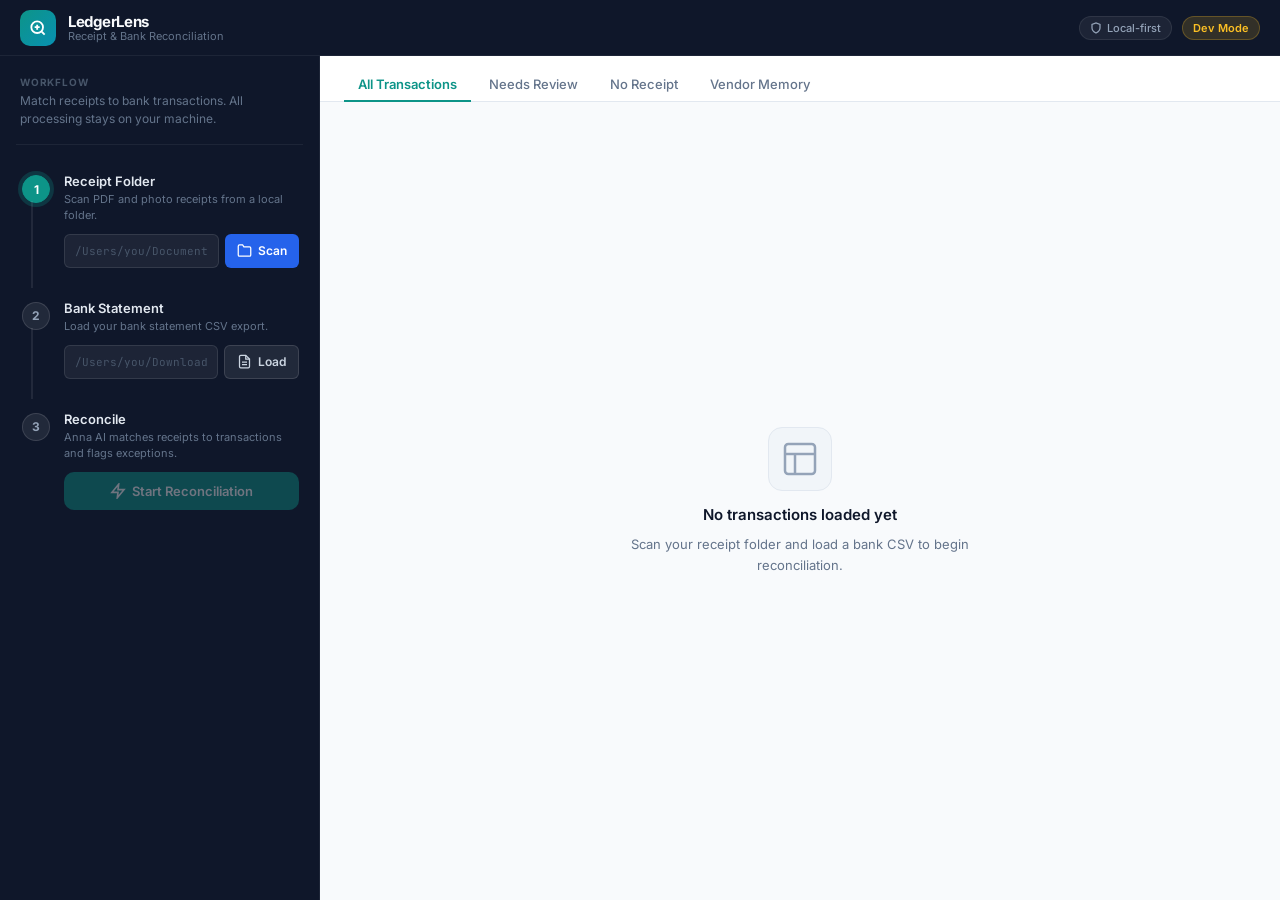
==== ui/index.html @ 2321c87e "LedgerLens v0.2.0 — PDF demo + binary packaging - AI seam fixes: content-block parsing, parseNominal" ====
<!DOCTYPE html>
<html lang="en">
<head>
  <meta charset="UTF-8" />
  <meta name="viewport" content="width=device-width, initial-scale=1.0" />
  <title>LedgerLens — Receipt & Bank Statement Reconciliation</title>
  <link rel="preconnect" href="https://fonts.googleapis.com" />
  <link rel="preconnect" href="https://fonts.gstatic.com" crossorigin />
  <link href="https://fonts.googleapis.com/css2?family=Inter:wght@400;500;600;700&family=JetBrains+Mono:wght@500;600&display=swap" rel="stylesheet" />
  <link rel="stylesheet" href="styles.css" />
</head>
<body>
  <!-- Top bar — inspirasi Mercury / Ramp: institutional, clean -->
  <header class="topbar">
    <div class="topbar-brand">
      <div class="logo-mark" aria-hidden="true">
        <svg width="20" height="20" viewBox="0 0 24 24" fill="none" stroke="currentColor" stroke-width="2.2">
          <circle cx="11" cy="11" r="7"/>
          <path d="M20 20l-3.5-3.5"/>
          <path d="M8 11h6M11 8v6"/>
        </svg>
      </div>
      <div>
        <h1 class="brand-name">LedgerLens</h1>
        <p class="brand-tagline">Receipt &amp; Bank Reconciliation</p>
      </div>
    </div>
    <div class="topbar-actions">
      <span class="trust-chip">
        <svg width="12" height="12" viewBox="0 0 24 24" fill="none" stroke="currentColor" stroke-width="2.5"><path d="M12 22s8-4 8-10V5l-8-3-8 3v7c0 6 8 10 8 10z"/></svg>
        Local-first
      </span>
      <span id="status-koneksi" class="badge badge-menunggu">Connecting…</span>
    </div>
  </header>

  <div class="shell">

    <!-- Sidebar workflow — inspirasi Finzo reconciliation workspace -->
    <aside class="sidebar">

      <div class="sidebar-intro">
        <p class="sidebar-label">Workflow</p>
        <p class="sidebar-hint">Match receipts to bank transactions. All processing stays on your machine.</p>
      </div>

      <ol class="stepper">

        <!-- Step 1 -->
        <li class="step" id="langkah-folder">
          <div class="step-indicator">
            <span class="step-num">1</span>
          </div>
          <div class="step-body">
            <h2 class="step-title">Receipt Folder</h2>
            <p class="step-desc">Scan PDF and photo receipts from a local folder.</p>

            <div class="field-row">
              <input
                type="text"
                id="input-path-folder"
                class="input-text"
                placeholder="/Users/you/Documents/Receipts"
                spellcheck="false"
              />
              <button id="tombol-scan-folder" class="btn btn-primary btn-icon" type="button" title="Scan folder">
                <svg width="15" height="15" viewBox="0 0 24 24" fill="none" stroke="currentColor" stroke-width="2"><path d="M22 19a2 2 0 01-2 2H4a2 2 0 01-2-2V5a2 2 0 012-2h5l2 3h9a2 2 0 012 2z"/></svg>
                Scan
              </button>
            </div>

            <div id="hasil-scan-folder" class="result-chip tersembunyi">
              <div class="chip-grid">
                <div class="chip-stat">
                  <span class="chip-value" id="jumlah-struk">—</span>
                  <span class="chip-label">Receipts</span>
                </div>
                <div class="chip-stat">
                  <span class="chip-value" id="jumlah-csv">—</span>
                  <span class="chip-label">CSV</span>
                </div>
                <div class="chip-stat">
                  <span class="chip-value" id="ukuran-total">—</span>
                  <span class="chip-label">KB</span>
                </div>
              </div>
              <div id="peringatan-folder" class="alert alert-warn tersembunyi"></div>
            </div>
          </div>
        </li>

        <!-- Step 2 -->
        <li class="step" id="langkah-csv">
          <div class="step-indicator">
            <span class="step-num">2</span>
          </div>
          <div class="step-body">
            <h2 class="step-title">Bank Statement</h2>
            <p class="step-desc">Load your bank statement CSV export.</p>

            <div class="field-row">
              <input
                type="text"
                id="input-path-csv"
                class="input-text"
                placeholder="/Users/you/Downloads/statement.csv"
                spellcheck="false"
              />
              <button id="tombol-muat-csv" class="btn btn-secondary btn-icon" type="button" title="Load CSV">
                <svg width="15" height="15" viewBox="0 0 24 24" fill="none" stroke="currentColor" stroke-width="2"><path d="M14 2H6a2 2 0 00-2 2v16a2 2 0 002 2h12a2 2 0 002-2V8z"/><polyline points="14 2 14 8 20 8"/><line x1="16" y1="13" x2="8" y2="13"/><line x1="16" y1="17" x2="8" y2="17"/></svg>
                Load
              </button>
            </div>

            <div id="hasil-muat-csv" class="result-chip tersembunyi">
              <div class="chip-grid chip-grid-2">
                <div class="chip-stat">
                  <span class="chip-value" id="jumlah-transaksi-bank">—</span>
                  <span class="chip-label">Transactions</span>
                </div>
                <div class="chip-stat">
                  <span class="chip-value chip-value-mono" id="total-debit">—</span>
                  <span class="chip-label">Total Debit</span>
                </div>
              </div>
            </div>
          </div>
        </li>

        <!-- Step 3 -->
        <li class="step" id="langkah-rekonsiliasi">
          <div class="step-indicator">
            <span class="step-num">3</span>
          </div>
          <div class="step-body">
            <h2 class="step-title">Reconcile</h2>
            <p class="step-desc">Anna AI matches receipts to transactions and flags exceptions.</p>

            <button id="tombol-mulai-rekonsiliasi" class="btn btn-accent btn-block" type="button" disabled>
              <svg width="16" height="16" viewBox="0 0 24 24" fill="none" stroke="currentColor" stroke-width="2.5"><polygon points="13 2 3 14 12 14 11 22 21 10 12 10 13 2"/></svg>
              Start Reconciliation
            </button>

            <div id="progres-rekonsiliasi" class="progress-block tersembunyi">
              <p class="progress-label" id="label-progres">Processing…</p>
              <div class="progress-track">
                <div class="progress-fill" id="isi-progres"></div>
              </div>
            </div>
          </div>
        </li>

      </ol>
    </aside>

    <!-- Main workspace — KPI strip + tabs (Ramp-style summary-first) -->
    <main class="workspace">

      <!-- KPI metrics — muncul setelah rekonsiliasi -->
      <section id="panel-statistik" class="metrics-strip tersembunyi">
        <div class="metrics-header">
          <div>
            <h2 class="metrics-title">Reconciliation Summary</h2>
            <p class="metrics-sub">Exception-based review — focus on what needs attention.</p>
          </div>
          <button
            id="tombol-kirim-chat"
            class="btn btn-ghost btn-icon"
            type="button"
            onclick="kirimRingkasanKeChat()"
          >
            <svg width="15" height="15" viewBox="0 0 24 24" fill="none" stroke="currentColor" stroke-width="2"><path d="M21 15a2 2 0 01-2 2H7l-4 4V5a2 2 0 012-2h14a2 2 0 012 2z"/></svg>
            Send Report to Chat
          </button>
        </div>

        <div class="metrics-grid">
          <article class="metric-card metric-matched">
            <div class="metric-icon">
              <svg width="18" height="18" viewBox="0 0 24 24" fill="none" stroke="currentColor" stroke-width="2.5"><polyline points="20 6 9 17 4 12"/></svg>
            </div>
            <div class="metric-body">
              <span class="metric-value" id="stat-cocok">0</span>
              <span class="metric-label">Matched</span>
            </div>
          </article>
          <article class="metric-card metric-no-receipt">
            <div class="metric-icon">
              <svg width="18" height="18" viewBox="0 0 24 24" fill="none" stroke="currentColor" stroke-width="2.5"><path d="M10.29 3.86L1.82 18a2 2 0 001.71 3h16.94a2 2 0 001.71-3L13.71 3.86a2 2 0 00-3.42 0z"/><line x1="12" y1="9" x2="12" y2="13"/><line x1="12" y1="17" x2="12.01" y2="17"/></svg>
            </div>
            <div class="metric-body">
              <span class="metric-value" id="stat-tanpa-struk">0</span>
              <span class="metric-label">No Receipt</span>
            </div>
          </article>
          <article class="metric-card metric-review">
            <div class="metric-icon">
              <svg width="18" height="18" viewBox="0 0 24 24" fill="none" stroke="currentColor" stroke-width="2.5"><circle cx="11" cy="11" r="8"/><line x1="21" y1="21" x2="16.65" y2="16.65"/></svg>
            </div>
            <div class="metric-body">
              <span class="metric-value" id="stat-ambigu">0</span>
              <span class="metric-label">Needs Review</span>
            </div>
          </article>
          <article class="metric-card metric-mismatch">
            <div class="metric-icon">
              <svg width="18" height="18" viewBox="0 0 24 24" fill="none" stroke="currentColor" stroke-width="2.5"><circle cx="12" cy="12" r="10"/><line x1="15" y1="9" x2="9" y2="15"/><line x1="9" y1="9" x2="15" y2="15"/></svg>
            </div>
            <div class="metric-body">
              <span class="metric-value" id="stat-mismatch">0</span>
              <span class="metric-label">Mismatch</span>
            </div>
          </article>
        </div>

        <div id="banner-risiko" class="alert alert-danger tersembunyi">
          <svg width="16" height="16" viewBox="0 0 24 24" fill="none" stroke="currentColor" stroke-width="2"><path d="M10.29 3.86L1.82 18a2 2 0 001.71 3h16.94a2 2 0 001.71-3L13.71 3.86a2 2 0 00-3.42 0z"/><line x1="12" y1="9" x2="12" y2="13"/><line x1="12" y1="17" x2="12.01" y2="17"/></svg>
          <span id="teks-risiko"></span>
        </div>
      </section>

      <!-- Tab panels -->
      <section class="workspace-body">

        <nav class="tab-nav" role="tablist">
          <button class="tab-tombol aktif" data-tab="semua" role="tab">All Transactions</button>
          <button class="tab-tombol" data-tab="perlu-review" role="tab">
            Needs Review
            <span class="badge-tab tersembunyi" id="badge-review">0</span>
          </button>
          <button class="tab-tombol" data-tab="tanpa-struk" role="tab">No Receipt</button>
          <button class="tab-tombol" data-tab="memori-vendor" role="tab">Vendor Memory</button>
        </nav>

        <!-- Tab: All Transactions -->
        <div class="konten-tab aktif" id="tab-semua">
          <div id="placeholder-tabel" class="empty-state">
            <div class="empty-icon">
              <svg width="40" height="40" viewBox="0 0 24 24" fill="none" stroke="currentColor" stroke-width="1.5"><rect x="3" y="3" width="18" height="18" rx="2"/><line x1="3" y1="9" x2="21" y2="9"/><line x1="9" y1="21" x2="9" y2="9"/></svg>
            </div>
            <p class="empty-title">No transactions loaded yet</p>
            <p class="empty-desc">Scan your receipt folder and load a bank CSV to begin reconciliation.</p>
          </div>

          <div id="kontainer-tabel-utama" class="tersembunyi">
            <div class="toolbar-tabel">
              <div class="search-wrap">
                <svg width="14" height="14" viewBox="0 0 24 24" fill="none" stroke="currentColor" stroke-width="2"><circle cx="11" cy="11" r="8"/><line x1="21" y1="21" x2="16.65" y2="16.65"/></svg>
                <input type="text" id="filter-transaksi" class="input-filter" placeholder="Search transactions…" />
              </div>
              <select id="filter-status" class="select-filter">
                <option value="">All statuses</option>
                <option value="cocok">Matched</option>
                <option value="tanpa_struk">No Receipt</option>
                <option value="ambigu">Ambiguous</option>
                <option value="mismatch">Mismatch</option>
              </select>
            </div>
            <div class="wrapper-tabel">
              <table class="tabel-transaksi" id="tabel-transaksi">
                <thead>
                  <tr>
                    <th>Date</th>
                    <th>Description</th>
                    <th class="th-right">Amount</th>
                    <th>Category</th>
                    <th>Status</th>
                    <th></th>
                  </tr>
                </thead>
                <tbody id="isi-tabel-transaksi"></tbody>
              </table>
            </div>
          </div>
        </div>

        <!-- Tab: Needs Review -->
        <div class="konten-tab" id="tab-perlu-review">
          <div id="antrian-review-kosong" class="empty-state tersembunyi">
            <div class="empty-icon empty-icon-success">
              <svg width="40" height="40" viewBox="0 0 24 24" fill="none" stroke="currentColor" stroke-width="1.5"><polyline points="20 6 9 17 4 12"/></svg>
            </div>
            <p class="empty-title">All caught up</p>
            <p class="empty-desc">Every transaction has been reviewed.</p>
          </div>
          <div id="kontainer-antrian-review">
            <p class="section-lead">Confirm the category for each flagged transaction below.</p>
            <div id="daftar-kartu-review"></div>
          </div>
        </div>

        <!-- Tab: No Receipt -->
        <div class="konten-tab" id="tab-tanpa-struk">
          <div id="placeholder-tanpa-struk" class="empty-state">
            <div class="empty-icon">
              <svg width="40" height="40" viewBox="0 0 24 24" fill="none" stroke="currentColor" stroke-width="1.5"><path d="M14 2H6a2 2 0 00-2 2v16a2 2 0 002 2h12a2 2 0 002-2V8z"/><polyline points="14 2 14 8 20 8"/></svg>
            </div>
            <p class="empty-title">No missing receipts yet</p>
            <p class="empty-desc">Transactions without receipt proof will appear here — highest audit risk.</p>
          </div>
          <div id="daftar-tanpa-struk" class="daftar-tanpa-struk tersembunyi"></div>
        </div>

        <!-- Tab: Vendor Memory -->
        <div class="konten-tab" id="tab-memori-vendor">
          <div class="section-header">
            <h3 class="section-title">Known Vendors</h3>
            <p class="section-lead">Vendor → category mappings learned from your past reviews.</p>
          </div>
          <div id="daftar-memori-vendor" class="daftar-memori">
            <div class="empty-state empty-state-compact">
              <div class="empty-icon">
                <svg width="32" height="32" viewBox="0 0 24 24" fill="none" stroke="currentColor" stroke-width="1.5"><path d="M12 2a10 10 0 100 20 10 10 0 000-20z"/><path d="M12 6v6l4 2"/></svg>
              </div>
              <p class="empty-desc">Vendor memory loads automatically when connected.</p>
            </div>
          </div>
        </div>

      </section>
    </main>
  </div>

  <!-- Modal review -->
  <div id="modal-review" class="modal-overlay tersembunyi" role="dialog" aria-modal="true">
    <div class="modal-konten">
      <div class="modal-header">
        <h3 id="modal-judul">Review Transaction</h3>
        <button id="modal-tutup" class="btn-close" type="button" aria-label="Close">✕</button>
      </div>
      <div class="modal-isi" id="modal-isi"></div>
      <div class="modal-footer">
        <button id="modal-simpan" class="btn btn-primary" type="button">Save &amp; Continue</button>
        <button id="modal-lewati" class="btn btn-secondary" type="button">Skip</button>
      </div>
    </div>
  </div>

  <div id="kontainer-toast" class="kontainer-toast" aria-live="polite"></div>

  <script src="app.js"></script>
</body>
</html>
---- ui/styles.css ----
/* ================================================================
   LedgerLens — Redesign v2
   Inspirasi: Mercury (institutional trust), Ramp (summary-first KPIs),
   Finzo (reconciliation workspace), Pleo (exception-based review)
   ================================================================ */

*, *::before, *::after { box-sizing: border-box; margin: 0; padding: 0; }

:root {
  /* Palet navy + teal — fintech institutional */
  --navy-950: #0b1120;
  --navy-900: #0f172a;
  --navy-800: #1e293b;
  --navy-700: #334155;
  --navy-600: #475569;

  --surface: #ffffff;
  --surface-2: #f8fafc;
  --surface-3: #f1f5f9;
  --border: #e2e8f0;
  --border-strong: #cbd5e1;

  --text: #0f172a;
  --text-muted: #64748b;
  --text-faint: #94a3b8;

  --accent: #0d9488;
  --accent-hover: #0f766e;
  --accent-soft: #ccfbf1;
  --primary: #2563eb;
  --primary-hover: #1d4ed8;
  --primary-soft: #dbeafe;

  /* Status — selalu kombinasi warna + label (aksesibilitas) */
  --status-matched: #059669;
  --status-matched-bg: #ecfdf5;
  --status-matched-border: #a7f3d0;
  --status-warning: #d97706;
  --status-warning-bg: #fffbeb;
  --status-warning-border: #fde68a;
  --status-review: #6366f1;
  --status-review-bg: #eef2ff;
  --status-review-border: #c7d2fe;
  --status-error: #dc2626;
  --status-error-bg: #fef2f2;
  --status-error-border: #fecaca;

  --sidebar-w: 320px;
  --topbar-h: 56px;
  --radius-sm: 6px;
  --radius-md: 10px;
  --radius-lg: 14px;
  --shadow-sm: 0 1px 2px rgba(15, 23, 42, 0.06);
  --shadow-md: 0 4px 16px rgba(15, 23, 42, 0.08);
  --shadow-lg: 0 12px 40px rgba(15, 23, 42, 0.14);

  --font: 'Inter', -apple-system, BlinkMacSystemFont, sans-serif;
  --font-mono: 'JetBrains Mono', 'SF Mono', monospace;

  /* Alias untuk kompatibilitas class lama di JS */
  --warna-primer: var(--primary);
  --warna-border: var(--border);
  --warna-teks-sekunder: var(--text-muted);
  --warna-cocok-bg: var(--status-matched-bg);
  --warna-tanpa-struk-bg: var(--status-warning-bg);
  --warna-ambigu-bg: var(--status-review-bg);
  --warna-mismatch-bg: var(--status-error-bg);
}

html { font-size: 14px; }

body {
  font-family: var(--font);
  background: var(--surface-2);
  color: var(--text);
  height: 100vh;
  display: flex;
  flex-direction: column;
  overflow: hidden;
  -webkit-font-smoothing: antialiased;
}

/* ================================================================
   TOP BAR
   ================================================================ */

.topbar {
  height: var(--topbar-h);
  background: var(--navy-900);
  border-bottom: 1px solid rgba(255,255,255,0.06);
  display: flex;
  align-items: center;
  justify-content: space-between;
  padding: 0 20px;
  flex-shrink: 0;
  z-index: 20;
}

.topbar-brand {
  display: flex;
  align-items: center;
  gap: 12px;
}

.logo-mark {
  width: 36px;
  height: 36px;
  background: linear-gradient(135deg, var(--accent) 0%, #0891b2 100%);
  border-radius: var(--radius-md);
  display: flex;
  align-items: center;
  justify-content: center;
  color: white;
  flex-shrink: 0;
}

.brand-name {
  font-size: 15px;
  font-weight: 700;
  color: #f8fafc;
  letter-spacing: -0.02em;
  line-height: 1.2;
}

.brand-tagline {
  font-size: 11px;
  color: #64748b;
  line-height: 1;
}

.topbar-actions {
  display: flex;
  align-items: center;
  gap: 10px;
}

.trust-chip {
  display: inline-flex;
  align-items: center;
  gap: 5px;
  font-size: 11px;
  font-weight: 500;
  color: #94a3b8;
  background: rgba(255,255,255,0.06);
  border: 1px solid rgba(255,255,255,0.08);
  padding: 4px 10px;
  border-radius: 20px;
}

.badge {
  font-size: 11px;
  font-weight: 600;
  padding: 4px 10px;
  border-radius: 20px;
  letter-spacing: 0.01em;
}

.badge-menunggu {
  background: rgba(251, 191, 36, 0.15);
  color: #fbbf24;
  border: 1px solid rgba(251, 191, 36, 0.25);
}

.badge-terhubung {
  background: rgba(16, 185, 129, 0.15);
  color: #34d399;
  border: 1px solid rgba(16, 185, 129, 0.25);
}

/* ================================================================
   SHELL LAYOUT
   ================================================================ */

.shell {
  display: flex;
  flex: 1;
  overflow: hidden;
}

/* ================================================================
   SIDEBAR — dark workflow panel
   ================================================================ */

.sidebar {
  width: var(--sidebar-w);
  flex-shrink: 0;
  background: var(--navy-900);
  border-right: 1px solid rgba(255,255,255,0.06);
  overflow-y: auto;
  padding: 20px 16px;
  display: flex;
  flex-direction: column;
  gap: 4px;
}

.sidebar::-webkit-scrollbar { width: 4px; }
.sidebar::-webkit-scrollbar-thumb { background: rgba(255,255,255,0.1); border-radius: 2px; }

.sidebar-intro {
  padding: 0 4px 16px;
  border-bottom: 1px solid rgba(255,255,255,0.06);
  margin-bottom: 8px;
}

.sidebar-label {
  font-size: 10px;
  font-weight: 700;
  text-transform: uppercase;
  letter-spacing: 0.08em;
  color: #475569;
  margin-bottom: 4px;
}

.sidebar-hint {
  font-size: 12px;
  color: #64748b;
  line-height: 1.5;
}

/* ---- Vertical stepper ---- */

.stepper {
  list-style: none;
  display: flex;
  flex-direction: column;
  gap: 0;
}

.step {
  display: flex;
  gap: 12px;
  padding: 16px 4px;
  position: relative;
}

/* Garis penghubung antar step */
.step:not(:last-child)::after {
  content: '';
  position: absolute;
  left: 15px;
  top: 44px;
  bottom: -4px;
  width: 2px;
  background: rgba(255,255,255,0.08);
}

.step.step-selesai:not(:last-child)::after {
  background: var(--accent);
  opacity: 0.5;
}

.step-indicator {
  flex-shrink: 0;
  width: 32px;
  height: 32px;
  display: flex;
  align-items: center;
  justify-content: center;
}

.step-num {
  width: 28px;
  height: 28px;
  border-radius: 50%;
  background: rgba(255,255,255,0.08);
  border: 1.5px solid rgba(255,255,255,0.12);
  color: #94a3b8;
  font-size: 12px;
  font-weight: 700;
  display: flex;
  align-items: center;
  justify-content: center;
  transition: all 0.2s;
}

.step.step-aktif .step-num {
  background: var(--accent);
  border-color: var(--accent);
  color: white;
  box-shadow: 0 0 0 4px rgba(13, 148, 136, 0.25);
}

.step.step-selesai .step-num {
  background: rgba(13, 148, 136, 0.2);
  border-color: var(--accent);
  color: var(--accent);
}

.step-body {
  flex: 1;
  min-width: 0;
}

.step-title {
  font-size: 13px;
  font-weight: 600;
  color: #e2e8f0;
  margin-bottom: 3px;
}

.step-desc {
  font-size: 11px;
  color: #64748b;
  line-height: 1.45;
  margin-bottom: 10px;
}

/* ---- Form fields ---- */

.field-row {
  display: flex;
  gap: 6px;
}

.input-text {
  flex: 1;
  min-width: 0;
  height: 34px;
  padding: 0 10px;
  background: rgba(255,255,255,0.06);
  border: 1px solid rgba(255,255,255,0.1);
  border-radius: var(--radius-sm);
  font-size: 11px;
  font-family: var(--font-mono);
  color: #e2e8f0;
  transition: border-color 0.15s, box-shadow 0.15s;
}

.input-text::placeholder { color: #475569; }

.input-text:focus {
  outline: none;
  border-color: var(--accent);
  box-shadow: 0 0 0 3px rgba(13, 148, 136, 0.2);
  background: rgba(255,255,255,0.08);
}

/* ---- Buttons ---- */

.btn {
  display: inline-flex;
  align-items: center;
  justify-content: center;
  gap: 6px;
  height: 34px;
  padding: 0 14px;
  border: none;
  border-radius: var(--radius-sm);
  font-family: var(--font);
  font-size: 12px;
  font-weight: 600;
  cursor: pointer;
  white-space: nowrap;
  transition: all 0.15s;
}

.btn:disabled { opacity: 0.4; cursor: not-allowed; }

.btn-primary {
  background: var(--primary);
  color: white;
}
.btn-primary:hover:not(:disabled) {
  background: var(--primary-hover);
  box-shadow: 0 2px 8px rgba(37, 99, 235, 0.35);
}

.btn-secondary {
  background: rgba(255,255,255,0.08);
  color: #cbd5e1;
  border: 1px solid rgba(255,255,255,0.12);
}
.btn-secondary:hover:not(:disabled) {
  background: rgba(255,255,255,0.12);
  color: #f1f5f9;
}

.btn-accent {
  background: var(--accent);
  color: white;
  height: 38px;
  font-size: 13px;
  border-radius: var(--radius-md);
}
.btn-accent:hover:not(:disabled) {
  background: var(--accent-hover);
  box-shadow: 0 4px 14px rgba(13, 148, 136, 0.4);
  transform: translateY(-1px);
}

.btn-ghost {
  background: var(--surface);
  color: var(--text-muted);
  border: 1px solid var(--border);
  height: 32px;
  font-size: 12px;
}
.btn-ghost:hover:not(:disabled) {
  background: var(--surface-3);
  color: var(--text);
  border-color: var(--border-strong);
}

.btn-block { width: 100%; }
.btn-icon { padding: 0 12px; }

/* Alias class lama — kompatibilitas JS */
.tombol { display: inline-flex; align-items: center; gap: 6px; cursor: pointer; border: none; font-family: var(--font); font-weight: 600; border-radius: var(--radius-sm); }
.tombol-primer { background: var(--primary); color: white; height: 34px; padding: 0 14px; }
.tombol-sekunder { background: rgba(255,255,255,0.08); color: #cbd5e1; border: 1px solid rgba(255,255,255,0.12); height: 34px; padding: 0 14px; }
.tombol-aksi { background: var(--accent); color: white; width: 100%; height: 38px; border-radius: var(--radius-md); }
.tombol-netral { background: var(--surface-3); color: var(--text-muted); border: 1px solid var(--border); height: 34px; padding: 0 14px; }

/* ---- Result chips (post-scan/load) ---- */

.result-chip {
  margin-top: 10px;
  background: rgba(255,255,255,0.04);
  border: 1px solid rgba(255,255,255,0.08);
  border-radius: var(--radius-md);
  padding: 10px;
}

.chip-grid {
  display: grid;
  grid-template-columns: repeat(3, 1fr);
  gap: 8px;
}

.chip-grid-2 { grid-template-columns: repeat(2, 1fr); }

.chip-stat {
  text-align: center;
}

.chip-value {
  display: block;
  font-size: 18px;
  font-weight: 700;
  font-family: var(--font-mono);
  color: #5eead4;
  line-height: 1.1;
}

.chip-value-mono { font-size: 13px; }

.chip-label {
  font-size: 9px;
  font-weight: 600;
  text-transform: uppercase;
  letter-spacing: 0.06em;
  color: #64748b;
  margin-top: 2px;
  display: block;
}

/* ---- Alerts ---- */

.alert {
  display: flex;
  align-items: flex-start;
  gap: 8px;
  padding: 10px 12px;
  border-radius: var(--radius-sm);
  font-size: 12px;
  font-weight: 500;
  line-height: 1.45;
  margin-top: 10px;
}

.alert-warn {
  background: rgba(251, 191, 36, 0.1);
  border: 1px solid rgba(251, 191, 36, 0.25);
  color: #fbbf24;
}

.alert-danger {
  background: var(--status-error-bg);
  border: 1px solid var(--status-error-border);
  color: #991b1b;
  font-weight: 600;
}

/* Alias banner/alert lama */
.peringatan { display: flex; align-items: flex-start; gap: 8px; padding: 10px 12px; border-radius: var(--radius-sm); font-size: 12px; margin-top: 10px; background: rgba(251,191,36,0.1); border: 1px solid rgba(251,191,36,0.25); color: #fbbf24; }
.banner-risiko { display: flex; align-items: flex-start; gap: 8px; padding: 10px 12px; border-radius: var(--radius-sm); font-size: 12px; font-weight: 600; margin-top: 12px; background: var(--status-error-bg); border: 1px solid var(--status-error-border); color: #991b1b; }

/* ---- Progress ---- */

.progress-block { margin-top: 12px; }

.progress-label {
  font-size: 11px;
  color: #64748b;
  text-align: center;
  margin-bottom: 6px;
}

.progress-track {
  height: 4px;
  background: rgba(255,255,255,0.08);
  border-radius: 2px;
  overflow: hidden;
}

.progress-fill {
  height: 100%;
  background: var(--accent);
  border-radius: 2px;
  animation: progress-pulse 1.4s ease-in-out infinite;
}

@keyframes progress-pulse {
  0%   { width: 8%; }
  50%  { width: 75%; }
  100% { width: 8%; }
}

/* ================================================================
   WORKSPACE — main content area
   ================================================================ */

.workspace {
  flex: 1;
  display: flex;
  flex-direction: column;
  overflow: hidden;
  background: var(--surface-2);
}

/* ---- KPI metrics strip (Ramp-style summary-first) ---- */

.metrics-strip {
  flex-shrink: 0;
  background: var(--surface);
  border-bottom: 1px solid var(--border);
  padding: 16px 24px;
}

.metrics-header {
  display: flex;
  align-items: flex-start;
  justify-content: space-between;
  margin-bottom: 14px;
  gap: 12px;
}

.metrics-title {
  font-size: 14px;
  font-weight: 700;
  color: var(--text);
  letter-spacing: -0.01em;
}

.metrics-sub {
  font-size: 12px;
  color: var(--text-muted);
  margin-top: 2px;
}

.metrics-grid {
  display: grid;
  grid-template-columns: repeat(4, 1fr);
  gap: 10px;
}

.metric-card {
  display: flex;
  align-items: center;
  gap: 12px;
  padding: 12px 14px;
  border-radius: var(--radius-md);
  border: 1px solid transparent;
  transition: box-shadow 0.15s;
}

.metric-card:hover { box-shadow: var(--shadow-sm); }

.metric-icon {
  width: 36px;
  height: 36px;
  border-radius: var(--radius-sm);
  display: flex;
  align-items: center;
  justify-content: center;
  flex-shrink: 0;
}

.metric-value {
  display: block;
  font-size: 22px;
  font-weight: 700;
  font-family: var(--font-mono);
  line-height: 1;
  letter-spacing: -0.02em;
}

.metric-label {
  display: block;
  font-size: 11px;
  font-weight: 500;
  color: var(--text-muted);
  margin-top: 2px;
}

.metric-matched  { background: var(--status-matched-bg); border-color: var(--status-matched-border); }
.metric-matched .metric-icon  { background: #d1fae5; color: var(--status-matched); }
.metric-matched .metric-value { color: #065f46; }

.metric-no-receipt  { background: var(--status-warning-bg); border-color: var(--status-warning-border); }
.metric-no-receipt .metric-icon  { background: #fef3c7; color: var(--status-warning); }
.metric-no-receipt .metric-value { color: #92400e; }

.metric-review  { background: var(--status-review-bg); border-color: var(--status-review-border); }
.metric-review .metric-icon  { background: #e0e7ff; color: var(--status-review); }
.metric-review .metric-value { color: #3730a3; }

.metric-mismatch  { background: var(--status-error-bg); border-color: var(--status-error-border); }
.metric-mismatch .metric-icon  { background: #fee2e2; color: var(--status-error); }
.metric-mismatch .metric-value { color: #991b1b; }

/* Alias statistik lama — tidak dipakai di HTML baru, tetap untuk JS */
.kartu-statistik {}
.grid-statistik {}
.stat-rekonsiliasi {}
.judul-statistik {}

/* ---- Workspace body ---- */

.workspace-body {
  flex: 1;
  display: flex;
  flex-direction: column;
  overflow: hidden;
}

/* ---- Pill tabs ---- */

.tab-nav {
  display: flex;
  gap: 4px;
  padding: 12px 24px 0;
  background: var(--surface);
  border-bottom: 1px solid var(--border);
  flex-shrink: 0;
}

.tab-tombol {
  padding: 8px 14px;
  background: none;
  border: none;
  border-bottom: 2px solid transparent;
  font-family: var(--font);
  font-size: 13px;
  font-weight: 500;
  color: var(--text-muted);
  cursor: pointer;
  display: inline-flex;
  align-items: center;
  gap: 6px;
  margin-bottom: -1px;
  border-radius: var(--radius-sm) var(--radius-sm) 0 0;
  transition: color 0.15s, background 0.15s;
}

.tab-tombol:hover {
  color: var(--text);
  background: var(--surface-3);
}

.tab-tombol.aktif {
  color: var(--accent);
  border-bottom-color: var(--accent);
  font-weight: 600;
  background: transparent;
}

.badge-tab {
  background: var(--status-error);
  color: white;
  font-size: 10px;
  font-weight: 700;
  padding: 1px 6px;
  border-radius: 10px;
  min-width: 18px;
  text-align: center;
  line-height: 1.5;
}

/* ---- Tab content ---- */

.konten-tab {
  flex: 1;
  overflow-y: auto;
  padding: 20px 24px;
  display: none;
}

.konten-tab.aktif {
  display: flex;
  flex-direction: column;
}

.konten-tab::-webkit-scrollbar { width: 6px; }
.konten-tab::-webkit-scrollbar-thumb { background: var(--border); border-radius: 3px; }

/* ---- Empty states ---- */

.empty-state {
  flex: 1;
  display: flex;
  flex-direction: column;
  align-items: center;
  justify-content: center;
  gap: 10px;
  text-align: center;
  padding: 48px 24px;
  color: var(--text-muted);
}

.empty-state-compact { padding: 24px; }

.empty-icon {
  width: 64px;
  height: 64px;
  background: var(--surface-3);
  border: 1px solid var(--border);
  border-radius: var(--radius-lg);
  display: flex;
  align-items: center;
  justify-content: center;
  color: var(--text-faint);
  margin-bottom: 4px;
}

.empty-icon-success { color: var(--status-matched); background: var(--status-matched-bg); border-color: var(--status-matched-border); }

.empty-title {
  font-size: 15px;
  font-weight: 600;
  color: var(--text);
}

.empty-desc {
  font-size: 13px;
  color: var(--text-muted);
  max-width: 360px;
  line-height: 1.55;
}

/* Alias placeholder lama — JS masih generate elemen ini */
.placeholder-tabel {
  flex: 1;
  display: flex;
  flex-direction: column;
  align-items: center;
  justify-content: center;
  gap: 10px;
  text-align: center;
  padding: 48px 24px;
  color: var(--text-muted);
}
.placeholder-tabel p { font-size: 14px; max-width: 320px; }
.ikon-placeholder { font-size: 40px; opacity: 0.5; }
.teks-sekunder { font-size: 13px; color: var(--text-muted); line-height: 1.55; }

.section-header { margin-bottom: 16px; }
.section-title { font-size: 15px; font-weight: 700; color: var(--text); margin-bottom: 4px; }
.section-lead, .info-review { font-size: 13px; color: var(--text-muted); margin-bottom: 16px; line-height: 1.5; }

/* ---- Toolbar & table ---- */

.toolbar-tabel {
  display: flex;
  gap: 10px;
  margin-bottom: 12px;
  align-items: center;
}

.search-wrap {
  flex: 1;
  display: flex;
  align-items: center;
  gap: 8px;
  background: var(--surface);
  border: 1px solid var(--border);
  border-radius: var(--radius-sm);
  padding: 0 12px;
  height: 36px;
  transition: border-color 0.15s, box-shadow 0.15s;
}

.search-wrap:focus-within {
  border-color: var(--accent);
  box-shadow: 0 0 0 3px var(--accent-soft);
}

.search-wrap svg { color: var(--text-faint); flex-shrink: 0; }

.input-filter {
  flex: 1;
  border: none;
  background: transparent;
  font-size: 13px;
  font-family: var(--font);
  color: var(--text);
  outline: none;
}

.select-filter {
  height: 36px;
  padding: 0 12px;
  border: 1px solid var(--border);
  border-radius: var(--radius-sm);
  font-size: 13px;
  font-family: var(--font);
  background: var(--surface);
  color: var(--text);
  cursor: pointer;
  transition: border-color 0.15s;
}

.select-filter:focus {
  outline: none;
  border-color: var(--accent);
  box-shadow: 0 0 0 3px var(--accent-soft);
}

.wrapper-tabel {
  overflow-x: auto;
  border: 1px solid var(--border);
  border-radius: var(--radius-lg);
  background: var(--surface);
  box-shadow: var(--shadow-sm);
}

.tabel-transaksi {
  width: 100%;
  border-collapse: collapse;
  font-size: 13px;
}

.tabel-transaksi thead th {
  padding: 10px 16px;
  text-align: left;
  font-size: 10px;
  font-weight: 700;
  color: var(--text-muted);
  text-transform: uppercase;
  letter-spacing: 0.06em;
  background: var(--surface-3);
  border-bottom: 1px solid var(--border);
  white-space: nowrap;
}

.th-right, .tabel-transaksi td.kolom-jumlah { text-align: right; }

.tabel-transaksi tbody tr {
  border-bottom: 1px solid var(--border);
  transition: background 0.1s;
}

.tabel-transaksi tbody tr:last-child { border-bottom: none; }
.tabel-transaksi tbody tr:hover { background: var(--surface-2); }

.tabel-transaksi tbody td {
  padding: 11px 16px;
  vertical-align: middle;
}

.tabel-transaksi td.kolom-jumlah {
  font-family: var(--font-mono);
  font-weight: 600;
  font-size: 12px;
}

.kolom-debit  { color: var(--status-error); }
.kolom-kredit { color: var(--status-matched); }

.tx-desc { font-weight: 500; color: var(--text); }
.tx-note { font-size: 11px; color: var(--status-review); margin-top: 2px; }
.tx-kategori { font-size: 12px; color: var(--text-muted); }

#kontainer-tabel-utama {
  display: flex;
  flex-direction: column;
  flex: 1;
}

/* ---- Status badges ---- */

.badge-status {
  display: inline-flex;
  align-items: center;
  gap: 4px;
  padding: 3px 9px;
  border-radius: 20px;
  font-size: 11px;
  font-weight: 600;
  white-space: nowrap;
  border: 1px solid transparent;
}

.badge-status.cocok         { background: var(--status-matched-bg); color: #065f46; border-color: var(--status-matched-border); }
.badge-status.tanpa_struk   { background: var(--status-warning-bg); color: #92400e; border-color: var(--status-warning-border); }
.badge-status.ambigu        { background: var(--status-review-bg); color: #3730a3; border-color: var(--status-review-border); }
.badge-status.mismatch      { background: var(--status-error-bg); color: #991b1b; border-color: var(--status-error-border); }
.badge-status.belum_diproses { background: var(--surface-3); color: var(--text-muted); border-color: var(--border); }

.tombol-review {
  padding: 4px 12px;
  font-size: 11px;
  height: auto;
  background: var(--primary-soft);
  color: var(--primary);
  border: 1px solid #bfdbfe;
  border-radius: var(--radius-sm);
  cursor: pointer;
  font-weight: 600;
  font-family: var(--font);
  transition: all 0.15s;
}

.tombol-review:hover {
  background: var(--primary);
  color: white;
  border-color: var(--primary);
}

/* ---- Review cards ---- */

.kartu-review {
  background: var(--surface);
  border: 1px solid var(--border);
  border-radius: var(--radius-lg);
  padding: 16px 18px;
  margin-bottom: 10px;
  box-shadow: var(--shadow-sm);
  transition: box-shadow 0.2s, border-color 0.2s;
}

.kartu-review:hover {
  box-shadow: var(--shadow-md);
  border-color: var(--border-strong);
}

.kartu-review-header {
  display: flex;
  justify-content: space-between;
  align-items: flex-start;
  margin-bottom: 10px;
  gap: 12px;
}

.kartu-review-judul {
  font-size: 14px;
  font-weight: 600;
  color: var(--text);
  letter-spacing: -0.01em;
}

.kartu-review-tanggal {
  font-size: 12px;
  color: var(--text-muted);
  margin-top: 2px;
}

.kartu-review-jumlah {
  font-size: 16px;
  font-weight: 700;
  font-family: var(--font-mono);
  color: var(--text);
  white-space: nowrap;
}

.kartu-review-alasan {
  font-size: 12px;
  color: #3730a3;
  background: var(--status-review-bg);
  border: 1px solid var(--status-review-border);
  padding: 8px 12px;
  border-radius: var(--radius-sm);
  margin-bottom: 12px;
  line-height: 1.45;
}

.kartu-review-aksi {
  display: flex;
  gap: 6px;
  flex-wrap: wrap;
}

.tombol-kategori {
  padding: 5px 12px;
  font-size: 11px;
  height: auto;
  background: var(--surface-3);
  border: 1px solid var(--border);
  border-radius: 20px;
  cursor: pointer;
  font-weight: 500;
  font-family: var(--font);
  color: var(--text-muted);
  transition: all 0.15s;
}

.tombol-kategori:hover,
.tombol-kategori.terpilih {
  background: var(--accent);
  color: white;
  border-color: var(--accent);
}

/* ---- No receipt list ---- */

.daftar-tanpa-struk {
  flex-direction: column;
  gap: 8px;
}

.item-tanpa-struk {
  background: var(--surface);
  border: 1px solid var(--status-error-border);
  border-left: 3px solid var(--status-error);
  border-radius: var(--radius-md);
  padding: 12px 16px;
  display: flex;
  justify-content: space-between;
  align-items: center;
  box-shadow: var(--shadow-sm);
}

.item-tanpa-struk-nama { font-size: 13px; font-weight: 600; color: var(--text); }
.item-tanpa-struk-tanggal { font-size: 12px; color: var(--text-muted); margin-top: 2px; }
.item-tanpa-struk-jumlah { font-size: 14px; font-weight: 700; font-family: var(--font-mono); color: var(--status-error); }

/* ---- Vendor memory ---- */

.daftar-memori { display: flex; flex-direction: column; gap: 6px; }

.item-memori-vendor {
  background: var(--surface);
  border: 1px solid var(--border);
  border-radius: var(--radius-md);
  padding: 11px 16px;
  display: flex;
  justify-content: space-between;
  align-items: center;
  box-shadow: var(--shadow-sm);
  transition: border-color 0.15s;
}

.item-memori-vendor:hover { border-color: var(--border-strong); }

.nama-vendor { font-size: 13px; font-weight: 600; color: var(--text); }

.badge-kategori {
  font-size: 11px;
  font-weight: 600;
  padding: 3px 10px;
  background: var(--accent-soft);
  color: var(--accent-hover);
  border-radius: 20px;
  border: 1px solid #99f6e4;
}

/* ================================================================
   MODAL
   ================================================================ */

.modal-overlay {
  position: fixed;
  inset: 0;
  background: rgba(15, 23, 42, 0.5);
  backdrop-filter: blur(4px);
  display: flex;
  align-items: center;
  justify-content: center;
  z-index: 100;
  padding: 20px;
}

.modal-konten {
  background: var(--surface);
  border-radius: var(--radius-lg);
  width: 100%;
  max-width: 460px;
  box-shadow: var(--shadow-lg);
  display: flex;
  flex-direction: column;
  max-height: 85vh;
  border: 1px solid var(--border);
}

.modal-header {
  padding: 18px 20px 14px;
  display: flex;
  justify-content: space-between;
  align-items: center;
  border-bottom: 1px solid var(--border);
}

.modal-header h3 {
  font-size: 15px;
  font-weight: 700;
  letter-spacing: -0.01em;
}

.btn-close, .tombol-tutup {
  background: var(--surface-3);
  border: none;
  width: 28px;
  height: 28px;
  border-radius: var(--radius-sm);
  font-size: 14px;
  cursor: pointer;
  color: var(--text-muted);
  display: flex;
  align-items: center;
  justify-content: center;
  transition: background 0.15s;
}

.btn-close:hover, .tombol-tutup:hover {
  background: var(--border);
  color: var(--text);
}

.modal-isi {
  padding: 20px;
  overflow-y: auto;
  flex: 1;
  font-size: 13px;
  line-height: 1.6;
}

.modal-footer {
  padding: 14px 20px;
  border-top: 1px solid var(--border);
  display: flex;
  gap: 8px;
  justify-content: flex-end;
}

/* ================================================================
   TOAST
   ================================================================ */

.kontainer-toast {
  position: fixed;
  bottom: 20px;
  right: 20px;
  display: flex;
  flex-direction: column;
  gap: 8px;
  z-index: 200;
}

.toast {
  padding: 11px 16px;
  background: var(--navy-800);
  color: white;
  border-radius: var(--radius-md);
  font-size: 13px;
  font-weight: 500;
  box-shadow: var(--shadow-lg);
  display: flex;
  align-items: center;
  gap: 8px;
  animation: toast-in 0.25s ease;
  max-width: 340px;
  border: 1px solid rgba(255,255,255,0.08);
}

.toast.sukses    { background: #065f46; border-color: #059669; }
.toast.peringatan { background: #92400e; border-color: #d97706; color: #fef3c7; }
.toast.error     { background: #991b1b; border-color: #dc2626; }

@keyframes toast-in {
  from { transform: translateY(8px); opacity: 0; }
  to   { transform: translateY(0); opacity: 1; }
}

/* ================================================================
   UTILITIES
   ================================================================ */

.tersembunyi { display: none !important; }

.spinner {
  display: inline-block;
  width: 13px;
  height: 13px;
  border: 2px solid rgba(255,255,255,0.35);
  border-top-color: white;
  border-radius: 50%;
  animation: spin 0.7s linear infinite;
}

@keyframes spin { to { transform: rotate(360deg); } }

/* ================================================================
   RESPONSIVE
   ================================================================ */

@media (max-width: 900px) {
  .metrics-grid { grid-template-columns: repeat(2, 1fr); }
}

@media (max-width: 768px) {
  .shell { flex-direction: column; }
  .sidebar {
    width: 100%;
    height: auto;
    max-height: 45vh;
    border-right: none;
    border-bottom: 1px solid rgba(255,255,255,0.06);
  }
  .stepper { flex-direction: column; }
  .metrics-grid { grid-template-columns: repeat(2, 1fr); }
  .tab-nav { overflow-x: auto; padding-bottom: 0; }
}

@media (max-width: 480px) {
  .metrics-grid { grid-template-columns: 1fr 1fr; }
  .topbar { padding: 0 14px; }
  .trust-chip { display: none; }
}
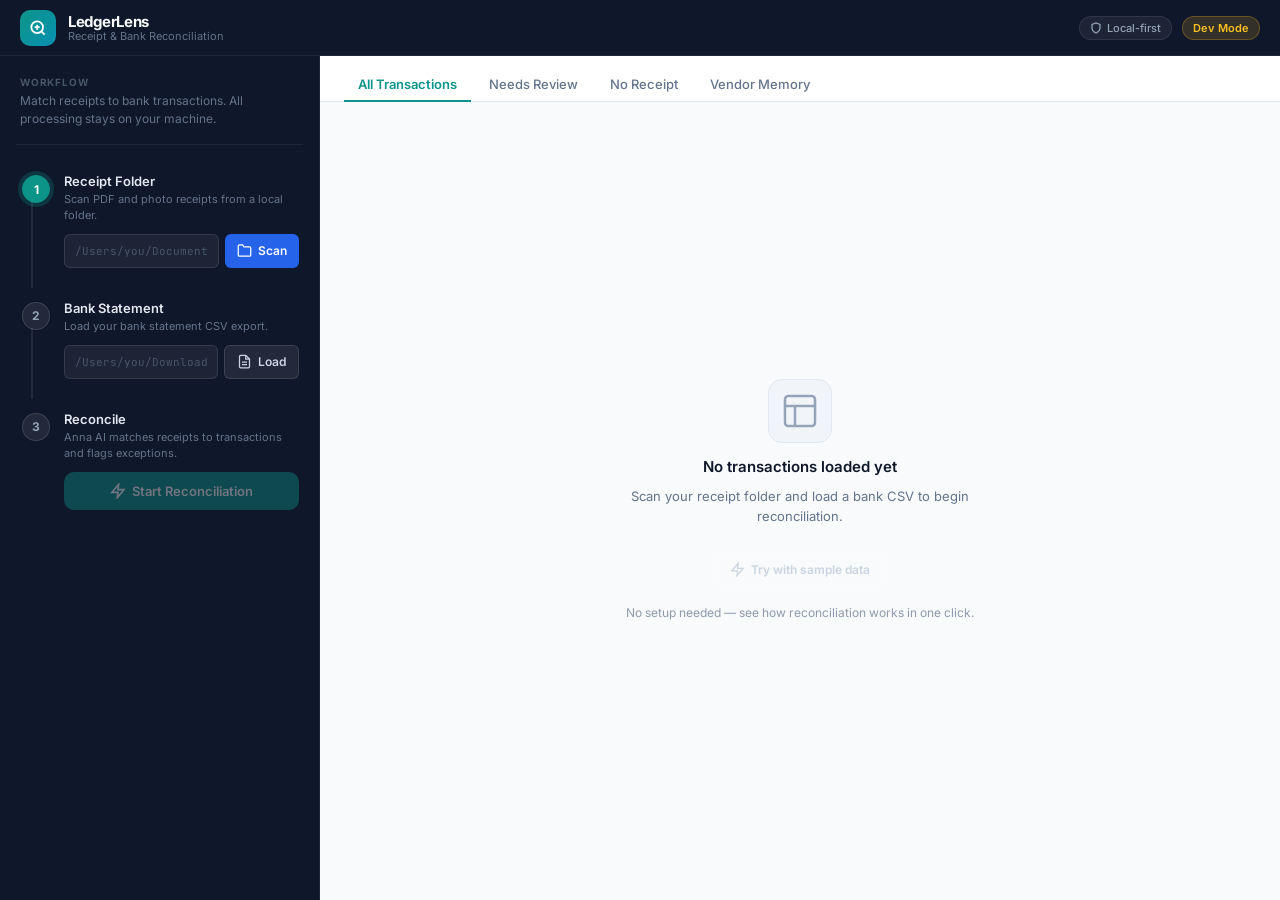
==== commit 1c09dc2d: "Add 'Try with sample data' onboarding button (one-click demo dashboard)" ====
--- a/ui/index.html
+++ b/ui/index.html
@@ -240,6 +240,11 @@
             </div>
             <p class="empty-title">No transactions loaded yet</p>
             <p class="empty-desc">Scan your receipt folder and load a bank CSV to begin reconciliation.</p>
+            <button id="tombol-data-contoh" class="btn btn-secondary" type="button" onclick="muatDataContoh()" style="margin-top:16px;">
+              <svg width="15" height="15" viewBox="0 0 24 24" fill="none" stroke="currentColor" stroke-width="2"><path d="M13 2L3 14h9l-1 8 10-12h-9l1-8z"/></svg>
+              Try with sample data
+            </button>
+            <p class="empty-desc" style="margin-top:8px;font-size:12px;opacity:.7;">No setup needed — see how reconciliation works in one click.</p>
           </div>
 
           <div id="kontainer-tabel-utama" class="tersembunyi">
